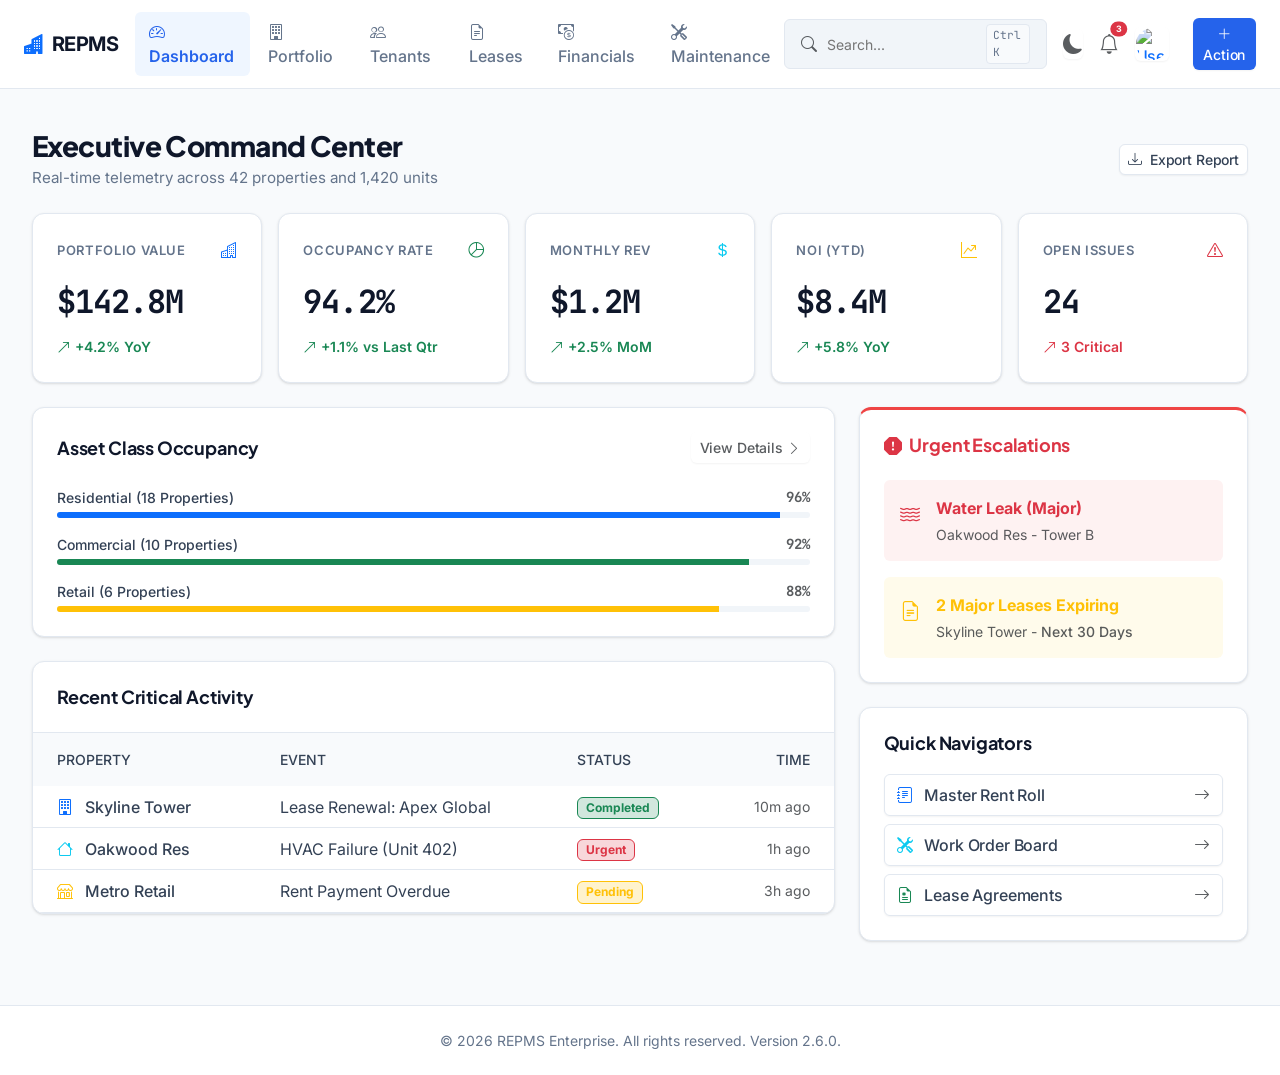
==== index.html @ 84b2a57e "feat: integrate tenant and lease navigation" ====
<!DOCTYPE html>
<html lang="en" data-bs-theme="light">
<head>
  <meta charset="UTF-8">
  <meta name="viewport" content="width=device-width, initial-scale=1.0">
  <title>REPMS — Executive Master Dashboard</title>
  <link href="https://cdn.jsdelivr.net/npm/bootstrap@5.3.3/dist/css/bootstrap.min.css" rel="stylesheet">
  <link href="https://cdn.jsdelivr.net/npm/bootstrap-icons@1.11.3/font/bootstrap-icons.min.css" rel="stylesheet">
  <link rel="stylesheet" href="./assets/css/main.css">
</head>
<body class="rep-body">
  
  <!-- TOP NAVBAR -->
  <nav class="navbar navbar-expand-lg rep-navbar sticky-top">
    <div class="container-fluid px-4">
      <!-- Brand -->
      <a class="navbar-brand d-flex align-items-center gap-2 fw-bold" href="index.html">
        <i class="bi bi-buildings-fill text-primary"></i> REPMS
      </a>
      
      <!-- Mobile Toggles -->
      <div class="d-flex align-items-center gap-3 d-lg-none">
        <button class="btn btn-link text-muted p-0 border-0 theme-toggle-btn" aria-label="Toggle theme">
          <i class="bi bi-moon-fill fs-5 theme-icon"></i>
        </button>
        <button class="navbar-toggler border-0 p-0 text-muted" type="button" data-bs-toggle="collapse" data-bs-target="#topNavbar">
          <i class="bi bi-list fs-2"></i>
        </button>
      </div>

      <!-- Collapsible Content -->
      <div class="collapse navbar-collapse" id="topNavbar">
        <ul class="navbar-nav me-auto mb-2 mb-lg-0 gap-1 mt-3 mt-lg-0">
          <li class="nav-item"><a class="nav-link active" href="index.html"><i class="bi bi-speedometer2 me-1 d-none d-lg-inline"></i> Dashboard</a></li>
          <li class="nav-item"><a class="nav-link" href="pages/portfolio.html"><i class="bi bi-building me-1 d-none d-lg-inline"></i> Portfolio</a></li>
          <li class="nav-item"><a class="nav-link" href="pages/tenants.html"><i class="bi bi-people me-1 d-none d-lg-inline"></i> Tenants</a></li>
           <li class="nav-item"><a class="nav-link" href="pages/leases.html"><i class="bi bi-file-earmark-text me-1 d-none d-lg-inline"></i>Leases</a></li>
          <li class="nav-item"><a class="nav-link" href="#"><i class="bi bi-cash-coin me-1 d-none d-lg-inline"></i> Financials</a></li>
          <li class="nav-item"><a class="nav-link" href="#"><i class="bi bi-tools me-1 d-none d-lg-inline"></i> Maintenance</a></li>
        </ul>

        <!-- Right Side Utilities -->
        <div class="d-flex flex-column flex-lg-row align-items-lg-center gap-3 mt-3 mt-lg-0">
          <!-- Search Box -->
          <div class="d-flex align-items-center rounded px-3 py-1 search-wrapper">
            <i class="bi bi-search text-muted me-2"></i>
            <input type="text" class="bg-transparent border-0 w-100" placeholder="Search..." style="outline: none; font-size: 0.875rem; color: var(--color-text-main);">
            <kbd class="d-none d-md-block search-kbd">Ctrl K</kbd>
          </div>

          <!-- Desktop Theme & Notifications -->
          <div class="d-none d-lg-flex align-items-center gap-3">
            <button class="btn btn-link text-muted p-0 border-0 theme-toggle-btn" aria-label="Toggle theme">
              <i class="bi bi-moon-fill fs-5 theme-icon"></i>
            </button>
            <div class="position-relative cursor-pointer text-muted">
              <i class="bi bi-bell fs-5"></i>
              <span class="position-absolute top-0 start-100 translate-middle badge rounded-pill bg-danger" style="font-size: 0.55rem;">3</span>
            </div>
          </div>

          <!-- User Dropdown -->
          <div class="dropdown">
            <button class="btn btn-link text-decoration-none p-0 d-flex align-items-center gap-2 w-100" type="button" data-bs-toggle="dropdown">
              <img src="https://i.pravatar.cc/32?img=47" alt="User" class="rounded-circle" width="32" height="32">
              <div class="text-start d-lg-none">
                <div class="fw-bold lh-1" style="font-size: 0.9rem; color: var(--color-text-heading);">Sarah Jenkins</div>
                <div class="text-muted" style="font-size: 0.75rem;">Senior Asset Director</div>
              </div>
            </button>
            <ul class="dropdown-menu dropdown-menu-lg-end shadow-sm border mt-2 mt-lg-3" style="border-color: var(--color-border-card) !important; background-color: var(--color-bg-surface);">
              <li><div class="dropdown-item-text fw-bold d-none d-lg-block">Sarah Jenkins</div></li>
              <li><div class="dropdown-item-text text-muted small d-none d-lg-block mb-2">Senior Asset Director</div></li>
              <li><a class="dropdown-item" href="#">Profile Settings</a></li>
              <li><a class="dropdown-item" href="#">Manage Access</a></li>
              <li><hr class="dropdown-divider border-secondary"></li>
              <li><a class="dropdown-item text-danger" href="login.html">Sign Out</a></li>
            </ul>
          </div>

          <!-- Quick Action -->
          <button class="btn btn-primary btn-sm ms-lg-2 mt-2 mt-lg-0" data-bs-toggle="offcanvas" data-bs-target="#quickActionDrawer">
            <i class="bi bi-plus-lg"></i> Action
          </button>
        </div>
      </div>
    </div>
  </nav>

  <!-- MAIN PAGE CONTENT -->
  <main class="app-main page-dashboard">
    
    <!-- 1. Executive Header -->
    <div class="d-flex flex-column flex-md-row justify-content-between align-items-md-center mb-4 gap-3">
      <div>
        <h1 class="rep-page-title">Executive Command Center</h1>
        <p class="rep-page-subtitle">Real-time telemetry across 42 properties and 1,420 units</p>
      </div>
      <div class="d-flex gap-2">
        <button class="btn btn-outline-secondary btn-sm"><i class="bi bi-download me-1"></i> Export Report</button>
      </div>
    </div>

    <!-- 2. KPI Metric Cards Strip (5 Cards) -->
    <div class="row g-3 mb-4">
      <!-- Card 1: Total Portfolio Value -->
      <div class="col-xl col-md-4 col-sm-6">
        <div class="rep-card rep-card--kpi">
          <div class="rep-kpi__header">
            <span class="rep-kpi__label">Portfolio Value</span>
            <span class="text-primary"><i class="bi bi-buildings"></i></span>
          </div>
          <div class="rep-kpi__value font-mono">$142.8M</div>
          <div class="rep-kpi__trend text-success"><i class="bi bi-arrow-up-right"></i> +4.2% YoY</div>
        </div>
      </div>
      <!-- Card 2: Occupancy Rate -->
      <div class="col-xl col-md-4 col-sm-6">
        <div class="rep-card rep-card--kpi">
          <div class="rep-kpi__header">
            <span class="rep-kpi__label">Occupancy Rate</span>
            <span class="text-success"><i class="bi bi-pie-chart"></i></span>
          </div>
          <div class="rep-kpi__value font-mono">94.2%</div>
          <div class="rep-kpi__trend text-success"><i class="bi bi-arrow-up-right"></i> +1.1% vs Last Qtr</div>
        </div>
      </div>
      <!-- Card 3: Monthly Net Revenue -->
      <div class="col-xl col-md-4 col-sm-6">
        <div class="rep-card rep-card--kpi">
          <div class="rep-kpi__header">
            <span class="rep-kpi__label">Monthly Rev</span>
            <span class="text-info"><i class="bi bi-currency-dollar"></i></span>
          </div>
          <div class="rep-kpi__value font-mono">$1.2M</div>
          <div class="rep-kpi__trend text-success"><i class="bi bi-arrow-up-right"></i> +2.5% MoM</div>
        </div>
      </div>
      <!-- Card 4: Net Operating Income (NOI) -->
      <div class="col-xl col-md-6 col-sm-6">
        <div class="rep-card rep-card--kpi">
          <div class="rep-kpi__header">
            <span class="rep-kpi__label">NOI (YTD)</span>
            <span class="text-warning"><i class="bi bi-graph-up-arrow"></i></span>
          </div>
          <div class="rep-kpi__value font-mono">$8.4M</div>
          <div class="rep-kpi__trend text-success"><i class="bi bi-arrow-up-right"></i> +5.8% YoY</div>
        </div>
      </div>
      <!-- Card 5: Open Work Orders -->
      <div class="col-xl col-md-6 col-sm-12">
        <div class="rep-card rep-card--kpi">
          <div class="rep-kpi__header">
            <span class="rep-kpi__label">Open Issues</span>
            <span class="text-danger"><i class="bi bi-exclamation-triangle"></i></span>
          </div>
          <div class="rep-kpi__value font-mono">24</div>
          <div class="rep-kpi__trend text-danger"><i class="bi bi-arrow-up-right"></i> 3 Critical</div>
        </div>
      </div>
    </div>

    <!-- 3. Primary Operations Row (Split 8 / 4) -->
    <div class="row g-4 mb-4">
      <!-- Left 8 Cols: Asset Class Distribution & Revenue Stream -->
      <div class="col-lg-8">
        <div class="rep-card p-4 mb-4">
          <div class="d-flex justify-content-between align-items-center mb-4">
            <h3 class="rep-card__title mb-0">Asset Class Occupancy</h3>
            <button class="btn btn-sm btn-link text-decoration-none text-muted">View Details <i class="bi bi-chevron-right"></i></button>
          </div>
          <div class="d-flex flex-column gap-3">
            <div>
              <div class="d-flex justify-content-between small mb-1">
                <span class="fw-medium">Residential (18 Properties)</span>
                <span class="font-mono text-muted">96%</span>
              </div>
              <div class="progress" style="height: 6px; background-color: var(--color-bg-surface-hover);">
                <div class="progress-bar bg-primary" style="width: 96%"></div>
              </div>
            </div>
            <div>
              <div class="d-flex justify-content-between small mb-1">
                <span class="fw-medium">Commercial (10 Properties)</span>
                <span class="font-mono text-muted">92%</span>
              </div>
              <div class="progress" style="height: 6px; background-color: var(--color-bg-surface-hover);">
                <div class="progress-bar bg-success" style="width: 92%"></div>
              </div>
            </div>
            <div>
              <div class="d-flex justify-content-between small mb-1">
                <span class="fw-medium">Retail (6 Properties)</span>
                <span class="font-mono text-muted">88%</span>
              </div>
              <div class="progress" style="height: 6px; background-color: var(--color-bg-surface-hover);">
                <div class="progress-bar bg-warning" style="width: 88%"></div>
              </div>
            </div>
          </div>
        </div>
        
        <div class="rep-card p-0 overflow-hidden">
          <div class="p-4 border-bottom" style="border-color: var(--color-border-card) !important;">
            <h3 class="rep-card__title mb-0">Recent Critical Activity</h3>
          </div>
          <div class="table-responsive">
            <table class="table table-hover mb-0 align-middle text-nowrap" style="--bs-table-bg: transparent; --bs-table-color: var(--color-text-main); --bs-table-hover-bg: var(--color-bg-surface-hover);">
              <thead style="--bs-table-bg: var(--color-bg-surface-secondary);">
                <tr class="text-muted small">
                  <th class="py-3 px-4 border-bottom-0 fw-medium">PROPERTY</th>
                  <th class="py-3 border-bottom-0 fw-medium">EVENT</th>
                  <th class="py-3 border-bottom-0 fw-medium">STATUS</th>
                  <th class="py-3 px-4 border-bottom-0 fw-medium text-end">TIME</th>
                </tr>
              </thead>
              <tbody>
                <tr>
                  <td class="px-4"><i class="bi bi-building text-primary me-2"></i> <span class="fw-medium">Skyline Tower</span></td>
                  <td>Lease Renewal: Apex Global</td>
                  <td><span class="badge bg-success-subtle text-success border border-success">Completed</span></td>
                  <td class="text-end text-muted small px-4">10m ago</td>
                </tr>
                <tr>
                  <td class="px-4"><i class="bi bi-house text-info me-2"></i> <span class="fw-medium">Oakwood Res</span></td>
                  <td>HVAC Failure (Unit 402)</td>
                  <td><span class="badge bg-danger-subtle text-danger border border-danger">Urgent</span></td>
                  <td class="text-end text-muted small px-4">1h ago</td>
                </tr>
                <tr>
                  <td class="px-4"><i class="bi bi-shop text-warning me-2"></i> <span class="fw-medium">Metro Retail</span></td>
                  <td>Rent Payment Overdue</td>
                  <td><span class="badge bg-warning-subtle text-warning border border-warning">Pending</span></td>
                  <td class="text-end text-muted small px-4">3h ago</td>
                </tr>
              </tbody>
            </table>
          </div>
        </div>
      </div>

      <!-- Right 4 Cols: Urgent Actions & Quick Access -->
      <div class="col-lg-4">
        <div class="rep-card p-4 mb-4" style="border-top: 3px solid var(--status-delinquent);">
          <h3 class="rep-card__title text-danger d-flex align-items-center gap-2 mb-4">
            <i class="bi bi-exclamation-octagon-fill"></i> Urgent Escalations
          </h3>
          <div class="d-flex flex-column gap-3">
            <div class="d-flex gap-3 align-items-start p-3 rounded" style="background-color: var(--status-delinquent-bg);">
              <div class="text-danger mt-1">
                <i class="bi bi-water fs-5"></i>
              </div>
              <div>
                <div class="fw-bold text-danger mb-1">Water Leak (Major)</div>
                <div class="text-muted small">Oakwood Res - Tower B</div>
              </div>
            </div>
            <div class="d-flex gap-3 align-items-start p-3 rounded" style="background-color: var(--status-renovating-bg);">
              <div class="text-warning mt-1">
                <i class="bi bi-file-earmark-text fs-5"></i>
              </div>
              <div>
                <div class="fw-bold text-warning mb-1">2 Major Leases Expiring</div>
                <div class="text-muted small">Skyline Tower - <span class="fw-medium">Next 30 Days</span></div>
              </div>
            </div>
          </div>
        </div>
        
        <div class="rep-card p-4">
          <h3 class="rep-card__title">Quick Navigators</h3>
          <div class="d-grid gap-2">
            <button class="btn btn-outline-secondary text-start d-flex justify-content-between align-items-center py-2">
              <span class="fw-medium"><i class="bi bi-journal-text me-2 text-primary"></i> Master Rent Roll</span>
              <i class="bi bi-arrow-right text-muted"></i>
            </button>
            <button class="btn btn-outline-secondary text-start d-flex justify-content-between align-items-center py-2">
              <span class="fw-medium"><i class="bi bi-tools me-2 text-info"></i> Work Order Board</span>
              <i class="bi bi-arrow-right text-muted"></i>
            </button>
            <button class="btn btn-outline-secondary text-start d-flex justify-content-between align-items-center py-2">
              <span class="fw-medium"><i class="bi bi-file-earmark-medical me-2 text-success"></i> Lease Agreements</span>
              <i class="bi bi-arrow-right text-muted"></i>
            </button>
          </div>
        </div>
      </div>
    </div>

  </main>
  
  <!-- FOOTER -->
  <footer class="rep-footer mt-auto">
    &copy; 2026 REPMS Enterprise. All rights reserved. Version 2.6.0.
  </footer>

  <!-- OFFCANVAS QUICK ACTION DRAWER -->
  <div class="offcanvas offcanvas-end rep-offcanvas" id="quickActionDrawer" tabindex="-1">
    <div class="offcanvas-header">
      <h5 class="offcanvas-title"><i class="bi bi-lightning-charge-fill text-warning me-2"></i> Quick Actions</h5>
      <button type="button" class="btn-close" data-bs-dismiss="offcanvas" aria-label="Close"></button>
    </div>
    <div class="offcanvas-body">
      <div class="list-group list-group-flush mb-4">
        <button class="list-group-item list-group-item-action bg-transparent py-3">
          <i class="bi bi-wrench-adjustable me-2 text-primary"></i> Create Work Order
        </button>
        <button class="list-group-item list-group-item-action bg-transparent py-3">
          <i class="bi bi-cash-stack me-2 text-success"></i> Log Manual Payment
        </button>
        <button class="list-group-item list-group-item-action bg-transparent py-3">
          <i class="bi bi-person-plus me-2 text-info"></i> Add New Tenant
        </button>
        <button class="list-group-item list-group-item-action bg-transparent py-3">
          <i class="bi bi-file-earmark-pdf me-2 text-danger"></i> Generate Notice
        </button>
      </div>
    </div>
  </div>

  <!-- Bootstrap JS & Custom Scripts -->
  <script src="https://cdn.jsdelivr.net/npm/bootstrap@5.3.3/dist/js/bootstrap.bundle.min.js"></script>
  <script>
    // Theme Management
    const getStoredTheme = () => localStorage.getItem('theme') || 'light';
    const setStoredTheme = theme => localStorage.setItem('theme', theme);

    const setTheme = theme => {
      document.documentElement.setAttribute('data-bs-theme', theme);
      const icons = document.querySelectorAll('.theme-icon');
      icons.forEach(icon => {
        if (theme === 'dark') {
          icon.classList.remove('bi-moon-fill');
          icon.classList.add('bi-sun-fill');
        } else {
          icon.classList.remove('bi-sun-fill');
          icon.classList.add('bi-moon-fill');
        }
      });
    }

    setTheme(getStoredTheme());

    function toggleTheme() {
      const currentTheme = document.documentElement.getAttribute('data-bs-theme');
      const newTheme = currentTheme === 'light' ? 'dark' : 'light';
      setTheme(newTheme);
      setStoredTheme(newTheme);
    }

    // Attach to buttons
    document.querySelectorAll('.theme-toggle-btn').forEach(btn => {
      btn.addEventListener('click', toggleTheme);
    });
  </script>
</body>
</html>
---- assets/css/main.css ----
/* Google Fonts */
@import url('https://fonts.googleapis.com/css2?family=Inter:wght@300;400;500;600;700&family=JetBrains+Mono:wght@400;500;600&family=Plus+Jakarta+Sans:wght@500;600;700;800&display=swap');

/* Layer 1: Tokens */
@import './tokens/primitives.css';
@import './tokens/semantic.css';

/* Layer 2: Base */
@import './base/reset.css';
@import './base/layout.css';

/* Layer 3: Shared Components */
@import './components/buttons.css';
@import './components/cards.css';
@import './components/badges.css';
@import './components/tables.css';
@import './components/forms.css';

/* Layer 4: Scoped Page Styles */
@import './pages/dashboard.css';
@import './pages/portfolio.css';
@import './pages/tenants.css';
@import './pages/leases.css';
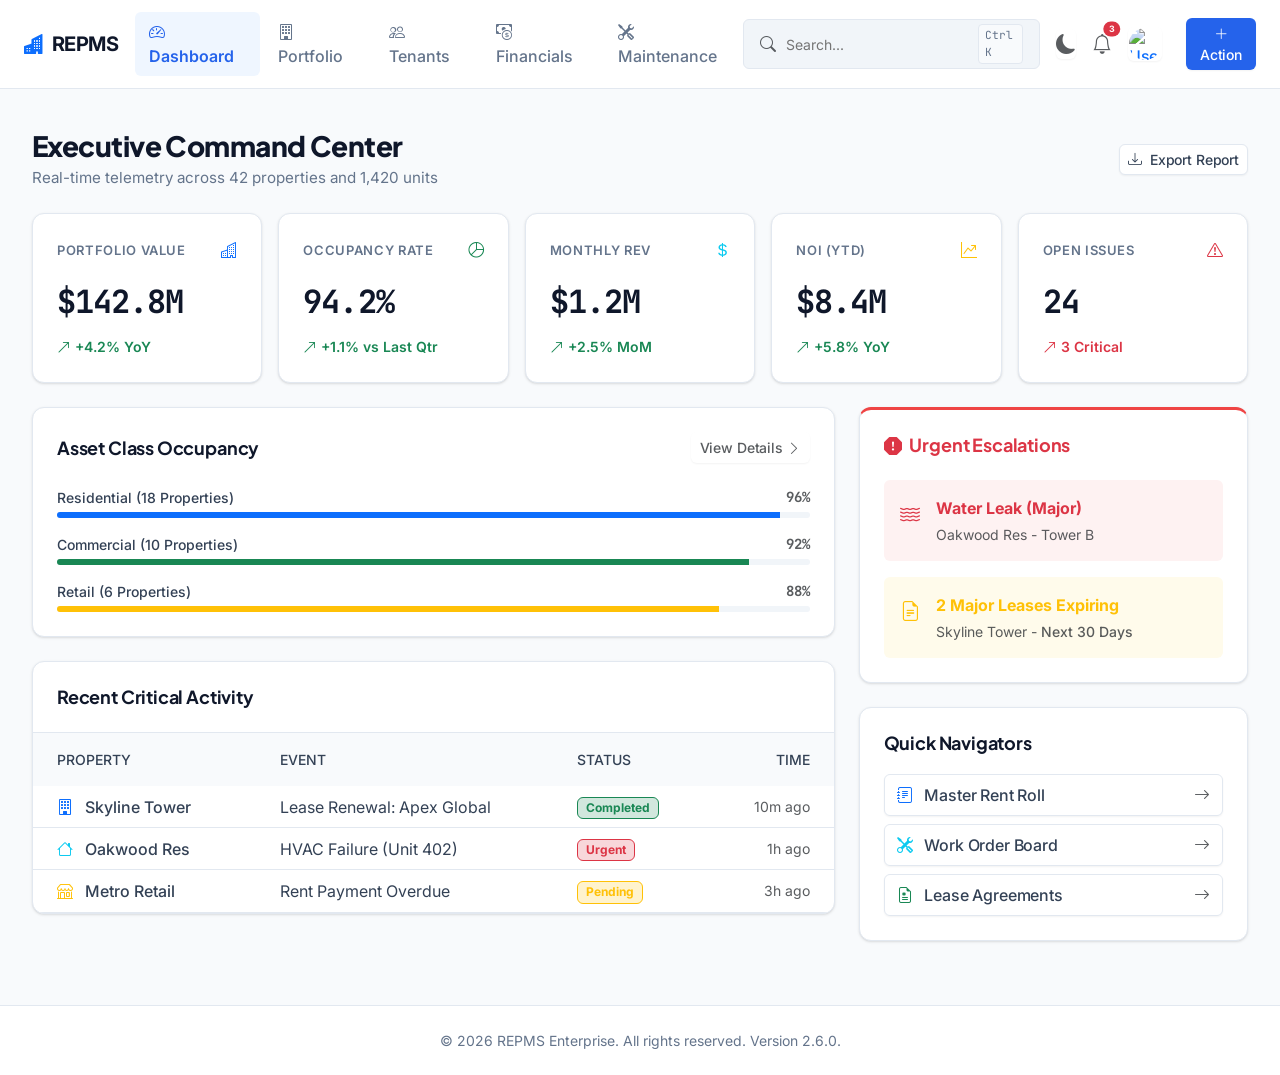
==== commit 7ffd1b90: "Merge remote-tracking branch 'origin/Feature/Shourya' into Dev # Conflicts: #	assets/css/tokens/prim" ====
--- a/index.html
+++ b/index.html
@@ -33,8 +33,7 @@
         <ul class="navbar-nav me-auto mb-2 mb-lg-0 gap-1 mt-3 mt-lg-0">
           <li class="nav-item"><a class="nav-link active" href="index.html"><i class="bi bi-speedometer2 me-1 d-none d-lg-inline"></i> Dashboard</a></li>
           <li class="nav-item"><a class="nav-link" href="pages/portfolio.html"><i class="bi bi-building me-1 d-none d-lg-inline"></i> Portfolio</a></li>
-          <li class="nav-item"><a class="nav-link" href="pages/tenants.html"><i class="bi bi-people me-1 d-none d-lg-inline"></i> Tenants</a></li>
-           <li class="nav-item"><a class="nav-link" href="pages/leases.html"><i class="bi bi-file-earmark-text me-1 d-none d-lg-inline"></i>Leases</a></li>
+          <li class="nav-item"><a class="nav-link" href="#"><i class="bi bi-people me-1 d-none d-lg-inline"></i> Tenants</a></li>
           <li class="nav-item"><a class="nav-link" href="#"><i class="bi bi-cash-coin me-1 d-none d-lg-inline"></i> Financials</a></li>
           <li class="nav-item"><a class="nav-link" href="#"><i class="bi bi-tools me-1 d-none d-lg-inline"></i> Maintenance</a></li>
         </ul>
--- a/assets/css/main.css
+++ b/assets/css/main.css
@@ -13,11 +13,7 @@
 @import './components/buttons.css';
 @import './components/cards.css';
 @import './components/badges.css';
-@import './components/tables.css';
-@import './components/forms.css';
 
 /* Layer 4: Scoped Page Styles */
 @import './pages/dashboard.css';
 @import './pages/portfolio.css';
-@import './pages/tenants.css';
-@import './pages/leases.css';
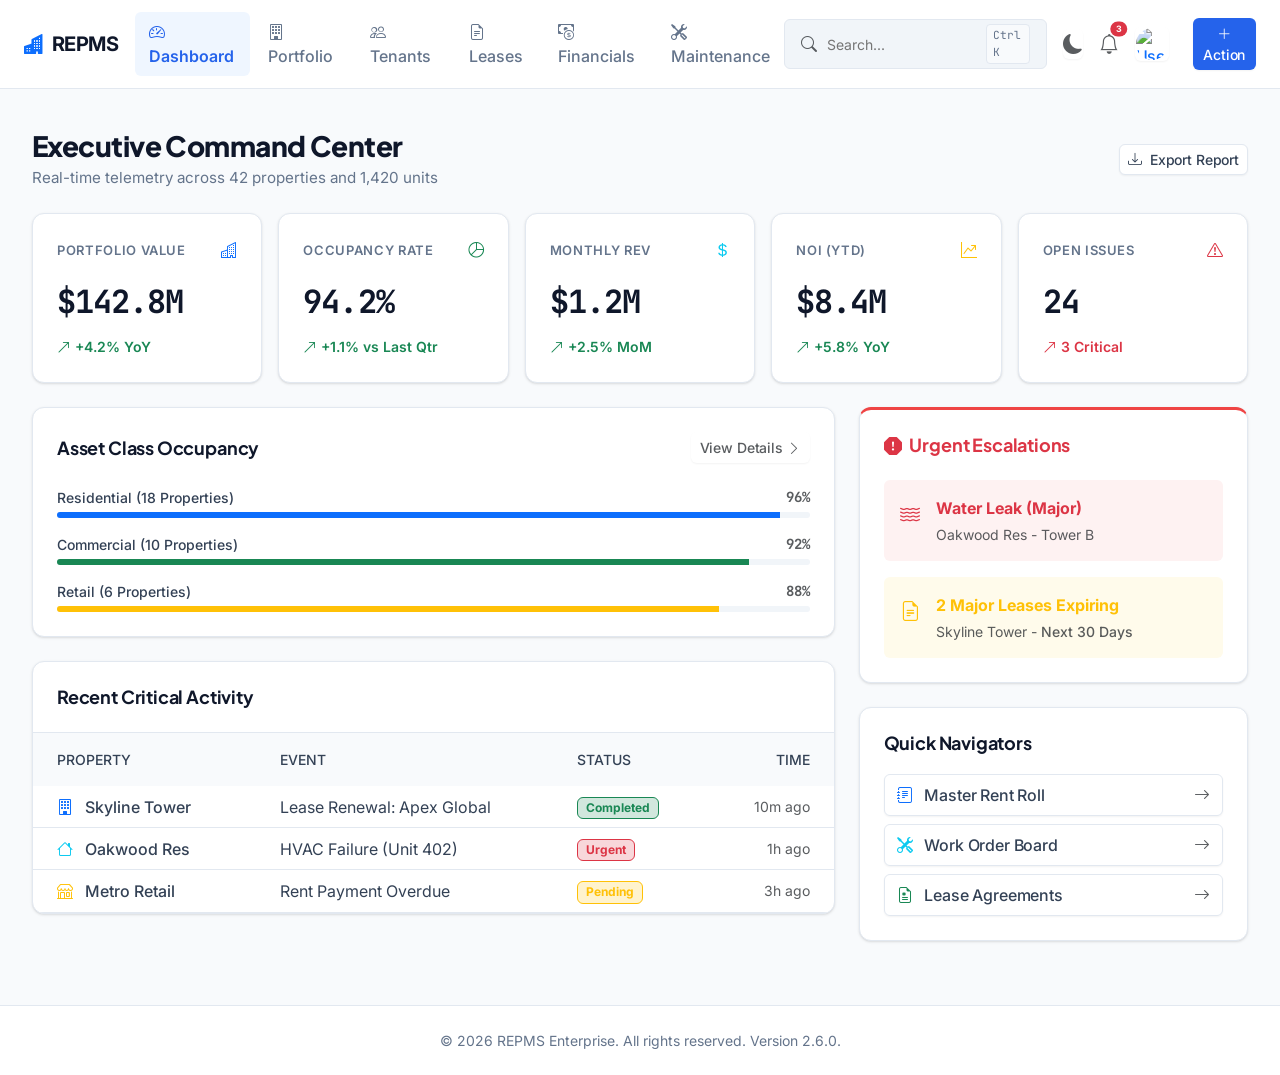
==== commit 38d9cb57: "Merge remote-tracking branch 'origin/Feature/Shikhar' into Dev" ====
--- a/index.html
+++ b/index.html
@@ -33,7 +33,8 @@
         <ul class="navbar-nav me-auto mb-2 mb-lg-0 gap-1 mt-3 mt-lg-0">
           <li class="nav-item"><a class="nav-link active" href="index.html"><i class="bi bi-speedometer2 me-1 d-none d-lg-inline"></i> Dashboard</a></li>
           <li class="nav-item"><a class="nav-link" href="pages/portfolio.html"><i class="bi bi-building me-1 d-none d-lg-inline"></i> Portfolio</a></li>
-          <li class="nav-item"><a class="nav-link" href="#"><i class="bi bi-people me-1 d-none d-lg-inline"></i> Tenants</a></li>
+          <li class="nav-item"><a class="nav-link" href="pages/tenants.html"><i class="bi bi-people me-1 d-none d-lg-inline"></i> Tenants</a></li>
+           <li class="nav-item"><a class="nav-link" href="pages/leases.html"><i class="bi bi-file-earmark-text me-1 d-none d-lg-inline"></i>Leases</a></li>
           <li class="nav-item"><a class="nav-link" href="#"><i class="bi bi-cash-coin me-1 d-none d-lg-inline"></i> Financials</a></li>
           <li class="nav-item"><a class="nav-link" href="#"><i class="bi bi-tools me-1 d-none d-lg-inline"></i> Maintenance</a></li>
         </ul>
--- a/assets/css/main.css
+++ b/assets/css/main.css
@@ -13,7 +13,11 @@
 @import './components/buttons.css';
 @import './components/cards.css';
 @import './components/badges.css';
+@import './components/tables.css';
+@import './components/forms.css';
 
 /* Layer 4: Scoped Page Styles */
 @import './pages/dashboard.css';
 @import './pages/portfolio.css';
+@import './pages/tenants.css';
+@import './pages/leases.css';
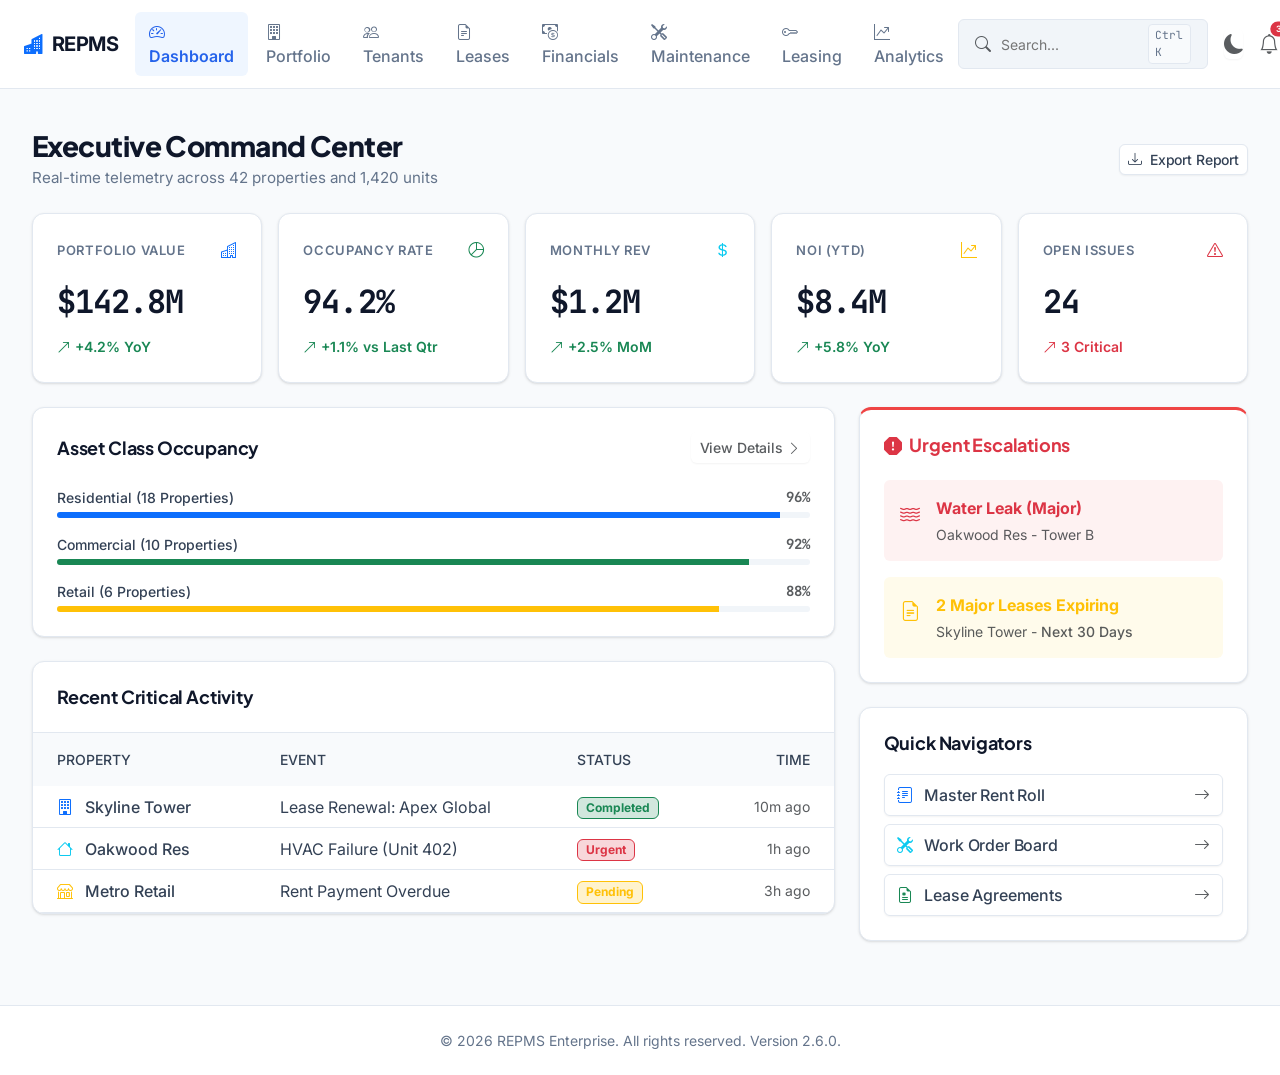
==== commit a58c1c27: "feat(Shakti): implement Leasing CRM, Available Vacancies showcase, and ESG Analytics with site-wide " ====
--- a/index.html
+++ b/index.html
@@ -35,8 +35,10 @@
           <li class="nav-item"><a class="nav-link" href="pages/portfolio.html"><i class="bi bi-building me-1 d-none d-lg-inline"></i> Portfolio</a></li>
           <li class="nav-item"><a class="nav-link" href="pages/tenants.html"><i class="bi bi-people me-1 d-none d-lg-inline"></i> Tenants</a></li>
            <li class="nav-item"><a class="nav-link" href="pages/leases.html"><i class="bi bi-file-earmark-text me-1 d-none d-lg-inline"></i>Leases</a></li>
-          <li class="nav-item"><a class="nav-link" href="#"><i class="bi bi-cash-coin me-1 d-none d-lg-inline"></i> Financials</a></li>
-          <li class="nav-item"><a class="nav-link" href="#"><i class="bi bi-tools me-1 d-none d-lg-inline"></i> Maintenance</a></li>
+          <li class="nav-item"><a class="nav-link" href="dev3/financial.html"><i class="bi bi-cash-coin me-1 d-none d-lg-inline"></i> Financials</a></li>
+          <li class="nav-item"><a class="nav-link" href="dev3/maintenance.html"><i class="bi bi-tools me-1 d-none d-lg-inline"></i> Maintenance</a></li>
+          <li class="nav-item"><a class="nav-link" href="pages/leasing.html"><i class="bi bi-key me-1 d-none d-lg-inline"></i> Leasing</a></li>
+          <li class="nav-item"><a class="nav-link" href="pages/analytics.html"><i class="bi bi-graph-up-arrow me-1 d-none d-lg-inline"></i> Analytics</a></li>
         </ul>
 
         <!-- Right Side Utilities -->
--- a/assets/css/main.css
+++ b/assets/css/main.css
@@ -15,9 +15,14 @@
 @import './components/badges.css';
 @import './components/tables.css';
 @import './components/forms.css';
+@import './components/progress.css';
+@import './components/timeline.css';
+@import './components/filters.css';
 
 /* Layer 4: Scoped Page Styles */
 @import './pages/dashboard.css';
 @import './pages/portfolio.css';
 @import './pages/tenants.css';
 @import './pages/leases.css';
+@import './pages/leasing.css';
+@import './pages/analytics.css';
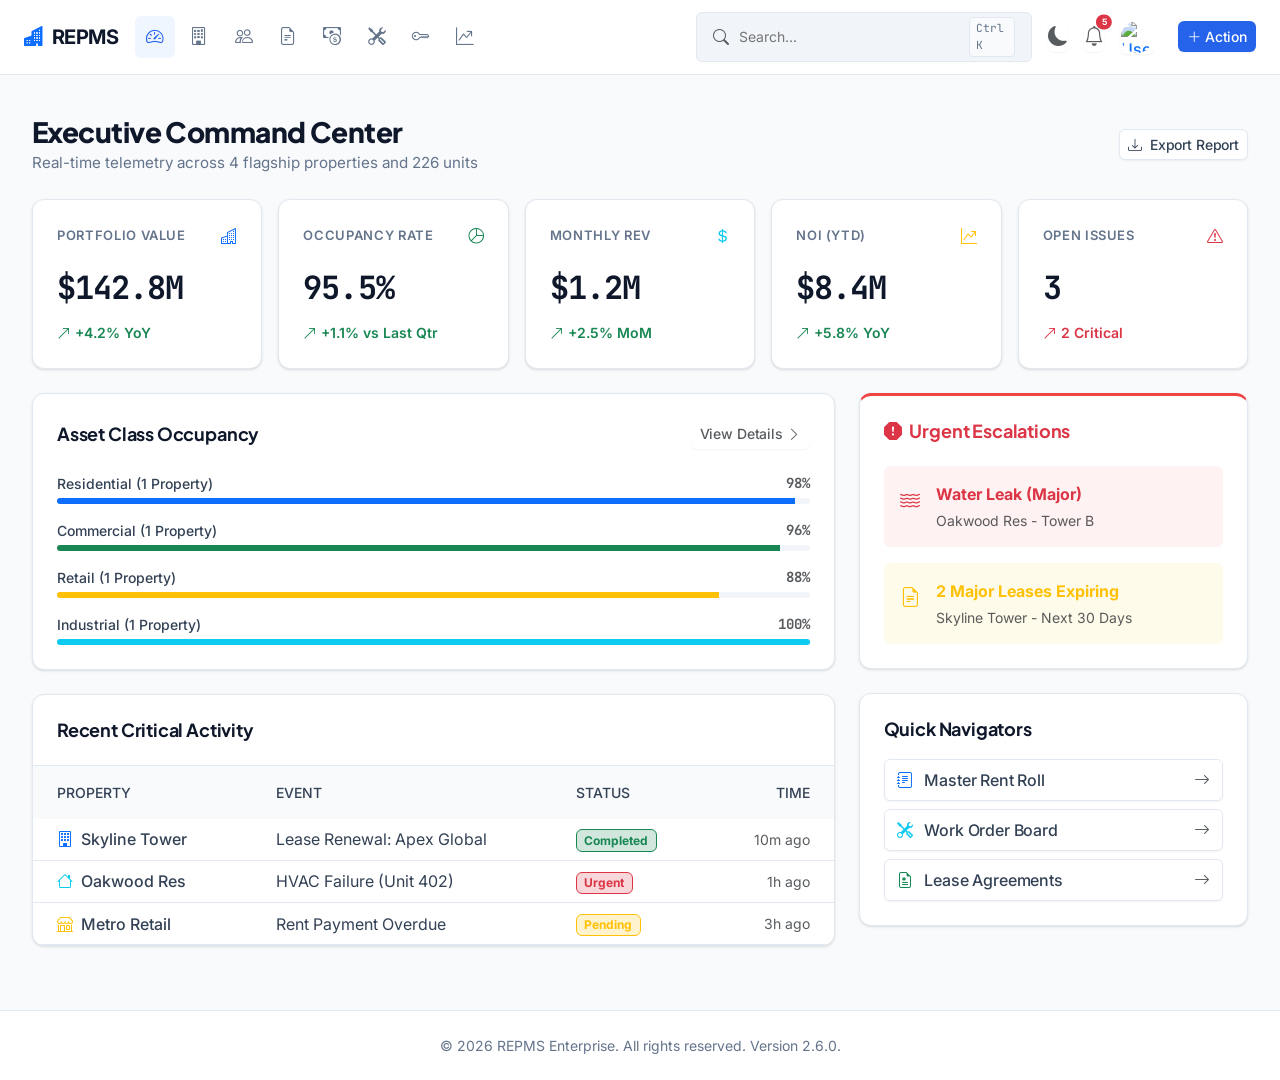
==== commit c8b358b3: "Adding the commited files for Backend" ====
--- a/index.html
+++ b/index.html
@@ -55,9 +55,12 @@
             <button class="btn btn-link text-muted p-0 border-0 theme-toggle-btn" aria-label="Toggle theme">
               <i class="bi bi-moon-fill fs-5 theme-icon"></i>
             </button>
-            <div class="position-relative cursor-pointer text-muted">
-              <i class="bi bi-bell fs-5"></i>
-              <span class="position-absolute top-0 start-100 translate-middle badge rounded-pill bg-danger" style="font-size: 0.55rem;">3</span>
+            <div class="dropdown">
+              <button class="btn btn-link text-muted p-0 border-0 position-relative" type="button" data-bs-toggle="dropdown" aria-label="Notifications">
+                <i class="bi bi-bell fs-5"></i>
+                <span id="notifBadge" class="position-absolute top-0 start-100 translate-middle badge rounded-pill bg-danger" style="font-size: 0.55rem;">3</span>
+              </button>
+              <ul class="dropdown-menu dropdown-menu-end shadow-sm border mt-2" id="notifMenu" style="min-width: 260px;"></ul>
             </div>
           </div>
 
@@ -66,17 +69,16 @@
             <button class="btn btn-link text-decoration-none p-0 d-flex align-items-center gap-2 w-100" type="button" data-bs-toggle="dropdown">
               <img src="https://i.pravatar.cc/32?img=47" alt="User" class="rounded-circle" width="32" height="32">
               <div class="text-start d-lg-none">
-                <div class="fw-bold lh-1" style="font-size: 0.9rem; color: var(--color-text-heading);">Sarah Jenkins</div>
-                <div class="text-muted" style="font-size: 0.75rem;">Senior Asset Director</div>
+                <div class="fw-bold lh-1 user-name-label" style="font-size: 0.9rem; color: var(--color-text-heading);">Sarah Jenkins</div>
+                <div class="text-muted user-role-label" style="font-size: 0.75rem;">Senior Asset Director</div>
               </div>
             </button>
             <ul class="dropdown-menu dropdown-menu-lg-end shadow-sm border mt-2 mt-lg-3" style="border-color: var(--color-border-card) !important; background-color: var(--color-bg-surface);">
-              <li><div class="dropdown-item-text fw-bold d-none d-lg-block">Sarah Jenkins</div></li>
-              <li><div class="dropdown-item-text text-muted small d-none d-lg-block mb-2">Senior Asset Director</div></li>
-              <li><a class="dropdown-item" href="#">Profile Settings</a></li>
-              <li><a class="dropdown-item" href="#">Manage Access</a></li>
+              <li><div class="dropdown-item-text fw-bold d-none d-lg-block user-name-label">Sarah Jenkins</div></li>
+              <li><div class="dropdown-item-text text-muted small d-none d-lg-block mb-2 user-role-label">Senior Asset Director</div></li>
+              <li><a class="dropdown-item" href="pages/portfolio.html">Portfolio Console</a></li>
               <li><hr class="dropdown-divider border-secondary"></li>
-              <li><a class="dropdown-item text-danger" href="login.html">Sign Out</a></li>
+              <li><a class="dropdown-item text-danger signout-btn" href="login.html">Sign Out</a></li>
             </ul>
           </div>
 
@@ -96,10 +98,10 @@
     <div class="d-flex flex-column flex-md-row justify-content-between align-items-md-center mb-4 gap-3">
       <div>
         <h1 class="rep-page-title">Executive Command Center</h1>
-        <p class="rep-page-subtitle">Real-time telemetry across 42 properties and 1,420 units</p>
+        <p class="rep-page-subtitle" id="dashSubtitle">Real-time telemetry across 4 flagship properties and 226 units</p>
       </div>
       <div class="d-flex gap-2">
-        <button class="btn btn-outline-secondary btn-sm"><i class="bi bi-download me-1"></i> Export Report</button>
+        <button class="btn btn-outline-secondary btn-sm" id="exportReportBtn"><i class="bi bi-download me-1"></i> Export Report</button>
       </div>
     </div>
 
@@ -112,7 +114,7 @@
             <span class="rep-kpi__label">Portfolio Value</span>
             <span class="text-primary"><i class="bi bi-buildings"></i></span>
           </div>
-          <div class="rep-kpi__value font-mono">$142.8M</div>
+          <div class="rep-kpi__value font-mono" id="kpiPortfolioValue">$142.8M</div>
           <div class="rep-kpi__trend text-success"><i class="bi bi-arrow-up-right"></i> +4.2% YoY</div>
         </div>
       </div>
@@ -123,7 +125,7 @@
             <span class="rep-kpi__label">Occupancy Rate</span>
             <span class="text-success"><i class="bi bi-pie-chart"></i></span>
           </div>
-          <div class="rep-kpi__value font-mono">94.2%</div>
+          <div class="rep-kpi__value font-mono" id="kpiOccupancy">95.5%</div>
           <div class="rep-kpi__trend text-success"><i class="bi bi-arrow-up-right"></i> +1.1% vs Last Qtr</div>
         </div>
       </div>
@@ -134,7 +136,7 @@
             <span class="rep-kpi__label">Monthly Rev</span>
             <span class="text-info"><i class="bi bi-currency-dollar"></i></span>
           </div>
-          <div class="rep-kpi__value font-mono">$1.2M</div>
+          <div class="rep-kpi__value font-mono" id="kpiMonthlyRev">$1.2M</div>
           <div class="rep-kpi__trend text-success"><i class="bi bi-arrow-up-right"></i> +2.5% MoM</div>
         </div>
       </div>
@@ -145,7 +147,7 @@
             <span class="rep-kpi__label">NOI (YTD)</span>
             <span class="text-warning"><i class="bi bi-graph-up-arrow"></i></span>
           </div>
-          <div class="rep-kpi__value font-mono">$8.4M</div>
+          <div class="rep-kpi__value font-mono" id="kpiNoi">$8.4M</div>
           <div class="rep-kpi__trend text-success"><i class="bi bi-arrow-up-right"></i> +5.8% YoY</div>
         </div>
       </div>
@@ -156,8 +158,8 @@
             <span class="rep-kpi__label">Open Issues</span>
             <span class="text-danger"><i class="bi bi-exclamation-triangle"></i></span>
           </div>
-          <div class="rep-kpi__value font-mono">24</div>
-          <div class="rep-kpi__trend text-danger"><i class="bi bi-arrow-up-right"></i> 3 Critical</div>
+          <div class="rep-kpi__value font-mono" id="kpiOpenIssues">3</div>
+          <div class="rep-kpi__trend text-danger"><i class="bi bi-arrow-up-right"></i> <span id="kpiOpenIssuesTrend">2 Critical</span></div>
         </div>
       </div>
     </div>
@@ -169,37 +171,9 @@
         <div class="rep-card p-4 mb-4">
           <div class="d-flex justify-content-between align-items-center mb-4">
             <h3 class="rep-card__title mb-0">Asset Class Occupancy</h3>
-            <button class="btn btn-sm btn-link text-decoration-none text-muted">View Details <i class="bi bi-chevron-right"></i></button>
-          </div>
-          <div class="d-flex flex-column gap-3">
-            <div>
-              <div class="d-flex justify-content-between small mb-1">
-                <span class="fw-medium">Residential (18 Properties)</span>
-                <span class="font-mono text-muted">96%</span>
-              </div>
-              <div class="progress" style="height: 6px; background-color: var(--color-bg-surface-hover);">
-                <div class="progress-bar bg-primary" style="width: 96%"></div>
-              </div>
-            </div>
-            <div>
-              <div class="d-flex justify-content-between small mb-1">
-                <span class="fw-medium">Commercial (10 Properties)</span>
-                <span class="font-mono text-muted">92%</span>
-              </div>
-              <div class="progress" style="height: 6px; background-color: var(--color-bg-surface-hover);">
-                <div class="progress-bar bg-success" style="width: 92%"></div>
-              </div>
-            </div>
-            <div>
-              <div class="d-flex justify-content-between small mb-1">
-                <span class="fw-medium">Retail (6 Properties)</span>
-                <span class="font-mono text-muted">88%</span>
-              </div>
-              <div class="progress" style="height: 6px; background-color: var(--color-bg-surface-hover);">
-                <div class="progress-bar bg-warning" style="width: 88%"></div>
-              </div>
-            </div>
-          </div>
+            <a href="pages/portfolio.html" class="btn btn-sm btn-link text-decoration-none text-muted">View Details <i class="bi bi-chevron-right"></i></a>
+          </div>
+          <div class="d-flex flex-column gap-3" id="assetOccupancyList"></div>
         </div>
         
         <div class="rep-card p-0 overflow-hidden">
@@ -216,26 +190,7 @@
                   <th class="py-3 px-4 border-bottom-0 fw-medium text-end">TIME</th>
                 </tr>
               </thead>
-              <tbody>
-                <tr>
-                  <td class="px-4"><i class="bi bi-building text-primary me-2"></i> <span class="fw-medium">Skyline Tower</span></td>
-                  <td>Lease Renewal: Apex Global</td>
-                  <td><span class="badge bg-success-subtle text-success border border-success">Completed</span></td>
-                  <td class="text-end text-muted small px-4">10m ago</td>
-                </tr>
-                <tr>
-                  <td class="px-4"><i class="bi bi-house text-info me-2"></i> <span class="fw-medium">Oakwood Res</span></td>
-                  <td>HVAC Failure (Unit 402)</td>
-                  <td><span class="badge bg-danger-subtle text-danger border border-danger">Urgent</span></td>
-                  <td class="text-end text-muted small px-4">1h ago</td>
-                </tr>
-                <tr>
-                  <td class="px-4"><i class="bi bi-shop text-warning me-2"></i> <span class="fw-medium">Metro Retail</span></td>
-                  <td>Rent Payment Overdue</td>
-                  <td><span class="badge bg-warning-subtle text-warning border border-warning">Pending</span></td>
-                  <td class="text-end text-muted small px-4">3h ago</td>
-                </tr>
-              </tbody>
+              <tbody id="recentActivityBody"></tbody>
             </table>
           </div>
         </div>
@@ -247,43 +202,24 @@
           <h3 class="rep-card__title text-danger d-flex align-items-center gap-2 mb-4">
             <i class="bi bi-exclamation-octagon-fill"></i> Urgent Escalations
           </h3>
-          <div class="d-flex flex-column gap-3">
-            <div class="d-flex gap-3 align-items-start p-3 rounded" style="background-color: var(--status-delinquent-bg);">
-              <div class="text-danger mt-1">
-                <i class="bi bi-water fs-5"></i>
-              </div>
-              <div>
-                <div class="fw-bold text-danger mb-1">Water Leak (Major)</div>
-                <div class="text-muted small">Oakwood Res - Tower B</div>
-              </div>
-            </div>
-            <div class="d-flex gap-3 align-items-start p-3 rounded" style="background-color: var(--status-renovating-bg);">
-              <div class="text-warning mt-1">
-                <i class="bi bi-file-earmark-text fs-5"></i>
-              </div>
-              <div>
-                <div class="fw-bold text-warning mb-1">2 Major Leases Expiring</div>
-                <div class="text-muted small">Skyline Tower - <span class="fw-medium">Next 30 Days</span></div>
-              </div>
-            </div>
-          </div>
+          <div class="d-flex flex-column gap-3" id="urgentEscalationsList"></div>
         </div>
         
         <div class="rep-card p-4">
           <h3 class="rep-card__title">Quick Navigators</h3>
           <div class="d-grid gap-2">
-            <button class="btn btn-outline-secondary text-start d-flex justify-content-between align-items-center py-2">
+            <a href="dev3/financial.html" class="btn btn-outline-secondary text-start d-flex justify-content-between align-items-center py-2">
               <span class="fw-medium"><i class="bi bi-journal-text me-2 text-primary"></i> Master Rent Roll</span>
               <i class="bi bi-arrow-right text-muted"></i>
-            </button>
-            <button class="btn btn-outline-secondary text-start d-flex justify-content-between align-items-center py-2">
+            </a>
+            <a href="dev3/maintenance.html" class="btn btn-outline-secondary text-start d-flex justify-content-between align-items-center py-2">
               <span class="fw-medium"><i class="bi bi-tools me-2 text-info"></i> Work Order Board</span>
               <i class="bi bi-arrow-right text-muted"></i>
-            </button>
-            <button class="btn btn-outline-secondary text-start d-flex justify-content-between align-items-center py-2">
+            </a>
+            <a href="pages/leases.html" class="btn btn-outline-secondary text-start d-flex justify-content-between align-items-center py-2">
               <span class="fw-medium"><i class="bi bi-file-earmark-medical me-2 text-success"></i> Lease Agreements</span>
               <i class="bi bi-arrow-right text-muted"></i>
-            </button>
+            </a>
           </div>
         </div>
       </div>
@@ -304,56 +240,40 @@
     </div>
     <div class="offcanvas-body">
       <div class="list-group list-group-flush mb-4">
-        <button class="list-group-item list-group-item-action bg-transparent py-3">
+        <button class="list-group-item list-group-item-action bg-transparent py-3" data-quick-action="workOrder">
           <i class="bi bi-wrench-adjustable me-2 text-primary"></i> Create Work Order
         </button>
-        <button class="list-group-item list-group-item-action bg-transparent py-3">
+        <button class="list-group-item list-group-item-action bg-transparent py-3" data-quick-action="payment">
           <i class="bi bi-cash-stack me-2 text-success"></i> Log Manual Payment
         </button>
-        <button class="list-group-item list-group-item-action bg-transparent py-3">
+        <button class="list-group-item list-group-item-action bg-transparent py-3" data-quick-action="tenant">
           <i class="bi bi-person-plus me-2 text-info"></i> Add New Tenant
         </button>
-        <button class="list-group-item list-group-item-action bg-transparent py-3">
+        <button class="list-group-item list-group-item-action bg-transparent py-3" data-quick-action="notice">
           <i class="bi bi-file-earmark-pdf me-2 text-danger"></i> Generate Notice
         </button>
       </div>
+      <div id="quickActionFormBox" class="d-none border-top pt-3">
+        <h6 class="fw-bold mb-3" id="qaFormTitle">Quick Action</h6>
+        <form id="quickActionForm" class="d-flex flex-column gap-3">
+          <div>
+            <label class="form-label small text-muted" for="qaPropertySelect">Property</label>
+            <select id="qaPropertySelect" class="form-select form-select-sm"></select>
+          </div>
+          <div>
+            <label class="form-label small text-muted" id="qaInputLabel" for="qaInputValue">Details</label>
+            <input type="text" id="qaInputValue" class="form-control form-control-sm" required>
+          </div>
+          <button type="submit" id="qaSubmitBtn" class="btn btn-primary btn-sm">Submit</button>
+        </form>
+      </div>
     </div>
   </div>
 
-  <!-- Bootstrap JS & Custom Scripts -->
+  <!-- Bootstrap JS & Dev 1 Scripts -->
   <script src="https://cdn.jsdelivr.net/npm/bootstrap@5.3.3/dist/js/bootstrap.bundle.min.js"></script>
-  <script>
-    // Theme Management
-    const getStoredTheme = () => localStorage.getItem('theme') || 'light';
-    const setStoredTheme = theme => localStorage.setItem('theme', theme);
-
-    const setTheme = theme => {
-      document.documentElement.setAttribute('data-bs-theme', theme);
-      const icons = document.querySelectorAll('.theme-icon');
-      icons.forEach(icon => {
-        if (theme === 'dark') {
-          icon.classList.remove('bi-moon-fill');
-          icon.classList.add('bi-sun-fill');
-        } else {
-          icon.classList.remove('bi-sun-fill');
-          icon.classList.add('bi-moon-fill');
-        }
-      });
-    }
-
-    setTheme(getStoredTheme());
-
-    function toggleTheme() {
-      const currentTheme = document.documentElement.getAttribute('data-bs-theme');
-      const newTheme = currentTheme === 'light' ? 'dark' : 'light';
-      setTheme(newTheme);
-      setStoredTheme(newTheme);
-    }
-
-    // Attach to buttons
-    document.querySelectorAll('.theme-toggle-btn').forEach(btn => {
-      btn.addEventListener('click', toggleTheme);
-    });
-  </script>
+  <script src="./assets/js/store.js"></script>
+  <script src="./assets/js/shell.js"></script>
+  <script src="./assets/js/dashboard.js"></script>
 </body>
 </html>
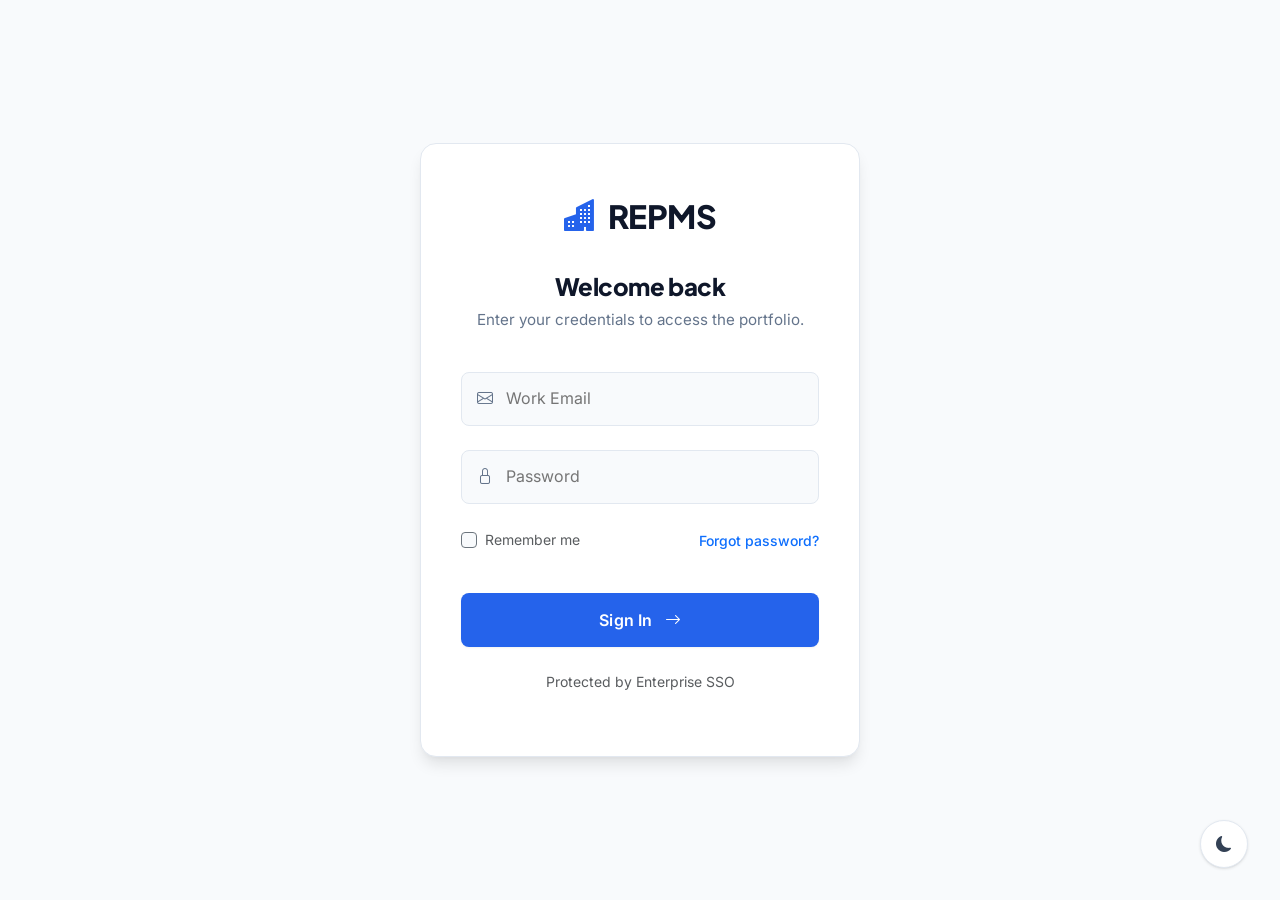
==== commit 10b39694: "fix(auth): remove static login fallback and enforce head auth gate across all pages" ====
--- a/index.html
+++ b/index.html
@@ -4,92 +4,14 @@
   <meta charset="UTF-8">
   <meta name="viewport" content="width=device-width, initial-scale=1.0">
   <title>REPMS — Executive Master Dashboard</title>
+  <script src="./assets/js/store.js"></script>
   <link href="https://cdn.jsdelivr.net/npm/bootstrap@5.3.3/dist/css/bootstrap.min.css" rel="stylesheet">
   <link href="https://cdn.jsdelivr.net/npm/bootstrap-icons@1.11.3/font/bootstrap-icons.min.css" rel="stylesheet">
   <link rel="stylesheet" href="./assets/css/main.css">
 </head>
 <body class="rep-body">
   
-  <!-- TOP NAVBAR -->
-  <nav class="navbar navbar-expand-lg rep-navbar sticky-top">
-    <div class="container-fluid px-4">
-      <!-- Brand -->
-      <a class="navbar-brand d-flex align-items-center gap-2 fw-bold" href="index.html">
-        <i class="bi bi-buildings-fill text-primary"></i> REPMS
-      </a>
-      
-      <!-- Mobile Toggles -->
-      <div class="d-flex align-items-center gap-3 d-lg-none">
-        <button class="btn btn-link text-muted p-0 border-0 theme-toggle-btn" aria-label="Toggle theme">
-          <i class="bi bi-moon-fill fs-5 theme-icon"></i>
-        </button>
-        <button class="navbar-toggler border-0 p-0 text-muted" type="button" data-bs-toggle="collapse" data-bs-target="#topNavbar">
-          <i class="bi bi-list fs-2"></i>
-        </button>
-      </div>
-
-      <!-- Collapsible Content -->
-      <div class="collapse navbar-collapse" id="topNavbar">
-        <ul class="navbar-nav me-auto mb-2 mb-lg-0 gap-1 mt-3 mt-lg-0">
-          <li class="nav-item"><a class="nav-link active" href="index.html"><i class="bi bi-speedometer2 me-1 d-none d-lg-inline"></i> Dashboard</a></li>
-          <li class="nav-item"><a class="nav-link" href="pages/portfolio.html"><i class="bi bi-building me-1 d-none d-lg-inline"></i> Portfolio</a></li>
-          <li class="nav-item"><a class="nav-link" href="pages/tenants.html"><i class="bi bi-people me-1 d-none d-lg-inline"></i> Tenants</a></li>
-           <li class="nav-item"><a class="nav-link" href="pages/leases.html"><i class="bi bi-file-earmark-text me-1 d-none d-lg-inline"></i>Leases</a></li>
-          <li class="nav-item"><a class="nav-link" href="dev3/financial.html"><i class="bi bi-cash-coin me-1 d-none d-lg-inline"></i> Financials</a></li>
-          <li class="nav-item"><a class="nav-link" href="dev3/maintenance.html"><i class="bi bi-tools me-1 d-none d-lg-inline"></i> Maintenance</a></li>
-          <li class="nav-item"><a class="nav-link" href="pages/leasing.html"><i class="bi bi-key me-1 d-none d-lg-inline"></i> Leasing</a></li>
-          <li class="nav-item"><a class="nav-link" href="pages/analytics.html"><i class="bi bi-graph-up-arrow me-1 d-none d-lg-inline"></i> Analytics</a></li>
-        </ul>
-
-        <!-- Right Side Utilities -->
-        <div class="d-flex flex-column flex-lg-row align-items-lg-center gap-3 mt-3 mt-lg-0">
-          <!-- Search Box -->
-          <div class="d-flex align-items-center rounded px-3 py-1 search-wrapper">
-            <i class="bi bi-search text-muted me-2"></i>
-            <input type="text" class="bg-transparent border-0 w-100" placeholder="Search..." style="outline: none; font-size: 0.875rem; color: var(--color-text-main);">
-            <kbd class="d-none d-md-block search-kbd">Ctrl K</kbd>
-          </div>
-
-          <!-- Desktop Theme & Notifications -->
-          <div class="d-none d-lg-flex align-items-center gap-3">
-            <button class="btn btn-link text-muted p-0 border-0 theme-toggle-btn" aria-label="Toggle theme">
-              <i class="bi bi-moon-fill fs-5 theme-icon"></i>
-            </button>
-            <div class="dropdown">
-              <button class="btn btn-link text-muted p-0 border-0 position-relative" type="button" data-bs-toggle="dropdown" aria-label="Notifications">
-                <i class="bi bi-bell fs-5"></i>
-                <span id="notifBadge" class="position-absolute top-0 start-100 translate-middle badge rounded-pill bg-danger" style="font-size: 0.55rem;">3</span>
-              </button>
-              <ul class="dropdown-menu dropdown-menu-end shadow-sm border mt-2" id="notifMenu" style="min-width: 260px;"></ul>
-            </div>
-          </div>
-
-          <!-- User Dropdown -->
-          <div class="dropdown">
-            <button class="btn btn-link text-decoration-none p-0 d-flex align-items-center gap-2 w-100" type="button" data-bs-toggle="dropdown">
-              <img src="https://i.pravatar.cc/32?img=47" alt="User" class="rounded-circle" width="32" height="32">
-              <div class="text-start d-lg-none">
-                <div class="fw-bold lh-1 user-name-label" style="font-size: 0.9rem; color: var(--color-text-heading);">Sarah Jenkins</div>
-                <div class="text-muted user-role-label" style="font-size: 0.75rem;">Senior Asset Director</div>
-              </div>
-            </button>
-            <ul class="dropdown-menu dropdown-menu-lg-end shadow-sm border mt-2 mt-lg-3" style="border-color: var(--color-border-card) !important; background-color: var(--color-bg-surface);">
-              <li><div class="dropdown-item-text fw-bold d-none d-lg-block user-name-label">Sarah Jenkins</div></li>
-              <li><div class="dropdown-item-text text-muted small d-none d-lg-block mb-2 user-role-label">Senior Asset Director</div></li>
-              <li><a class="dropdown-item" href="pages/portfolio.html">Portfolio Console</a></li>
-              <li><hr class="dropdown-divider border-secondary"></li>
-              <li><a class="dropdown-item text-danger signout-btn" href="login.html">Sign Out</a></li>
-            </ul>
-          </div>
-
-          <!-- Quick Action -->
-          <button class="btn btn-primary btn-sm ms-lg-2 mt-2 mt-lg-0" data-bs-toggle="offcanvas" data-bs-target="#quickActionDrawer">
-            <i class="bi bi-plus-lg"></i> Action
-          </button>
-        </div>
-      </div>
-    </div>
-  </nav>
+  <nav id="appNav" class="navbar navbar-expand-lg rep-navbar sticky-top" data-page="dashboard" data-action="1"></nav>
 
   <!-- MAIN PAGE CONTENT -->
   <main class="app-main page-dashboard">
@@ -227,10 +149,7 @@
 
   </main>
   
-  <!-- FOOTER -->
-  <footer class="rep-footer mt-auto">
-    &copy; 2026 REPMS Enterprise. All rights reserved. Version 2.6.0.
-  </footer>
+  <footer id="appFooter" class="rep-footer mt-auto"></footer>
 
   <!-- OFFCANVAS QUICK ACTION DRAWER -->
   <div class="offcanvas offcanvas-end rep-offcanvas" id="quickActionDrawer" tabindex="-1">
@@ -272,7 +191,6 @@
 
   <!-- Bootstrap JS & Dev 1 Scripts -->
   <script src="https://cdn.jsdelivr.net/npm/bootstrap@5.3.3/dist/js/bootstrap.bundle.min.js"></script>
-  <script src="./assets/js/store.js"></script>
   <script src="./assets/js/shell.js"></script>
   <script src="./assets/js/dashboard.js"></script>
 </body>
